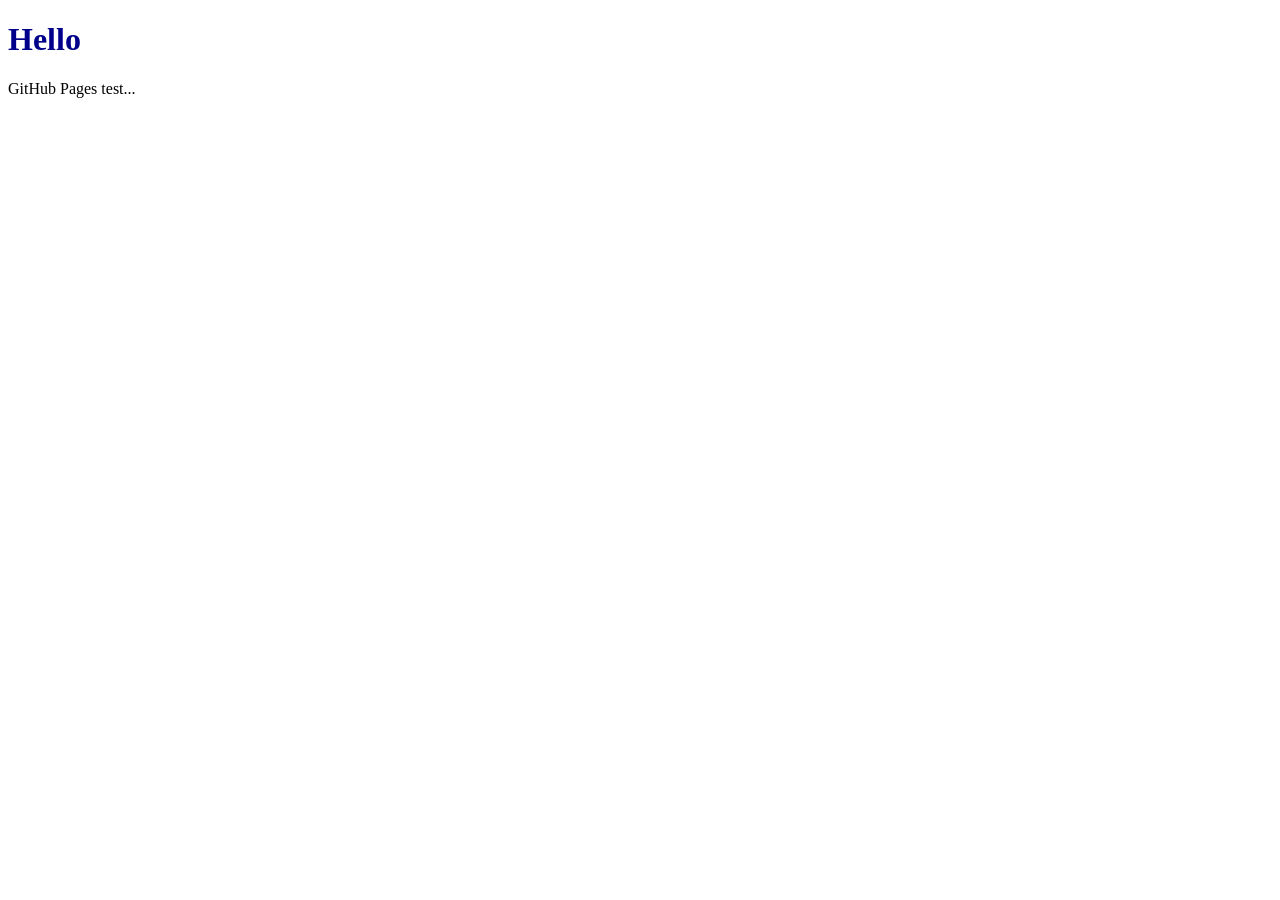
==== index.html @ ed30830c "Initial commit" ====
<!DOCTYPE html>
<html lang="ja-JP">
    <head>
        <title>kouthi's homepage</title>
        <link rel="stylesheet" href="./index.css">
    </head>
    <body>
        <h1>Hello</h1>
        <p>GitHub Pages test...</p>
    </body>
</html>
---- index.css ----
* {
}

h1 {
    color: darkblue;
    font-size: 200%;
}
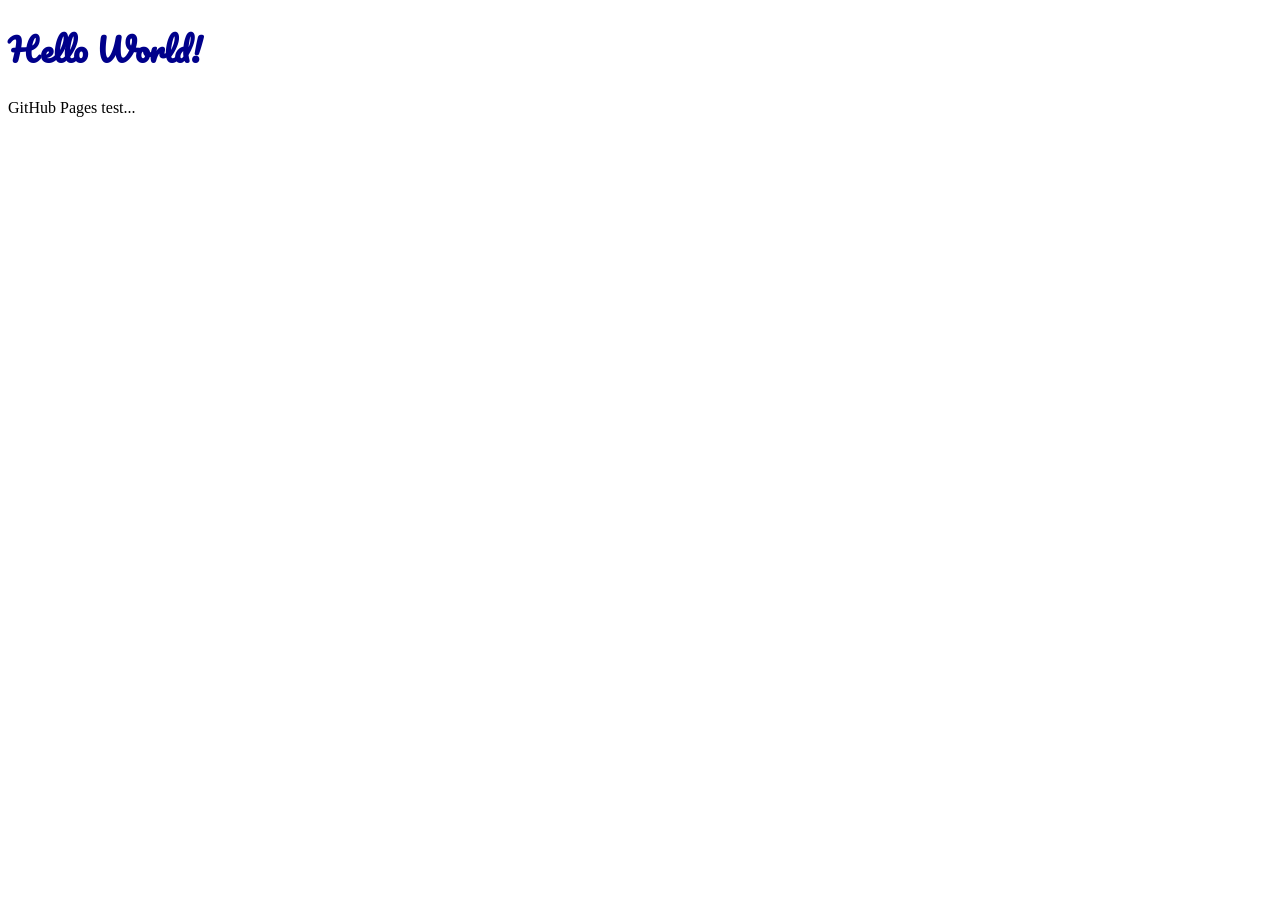
==== commit f702697e: "Add webfont" ====
--- a/index.html
+++ b/index.html
@@ -2,10 +2,11 @@
 <html lang="ja-JP">
     <head>
         <title>kouthi's homepage</title>
+        <link href="https://fonts.googleapis.com/css?family=Pacifico" rel="stylesheet">
         <link rel="stylesheet" href="./index.css">
     </head>
     <body>
-        <h1>Hello</h1>
+        <h1>Hello World!</h1>
         <p>GitHub Pages test...</p>
     </body>
 </html>
--- a/index.css
+++ b/index.css
@@ -1,7 +1,5 @@
-* {
-}
-
 h1 {
     color: darkblue;
+    font-family: 'Pacifico', cursive;
     font-size: 200%;
 }
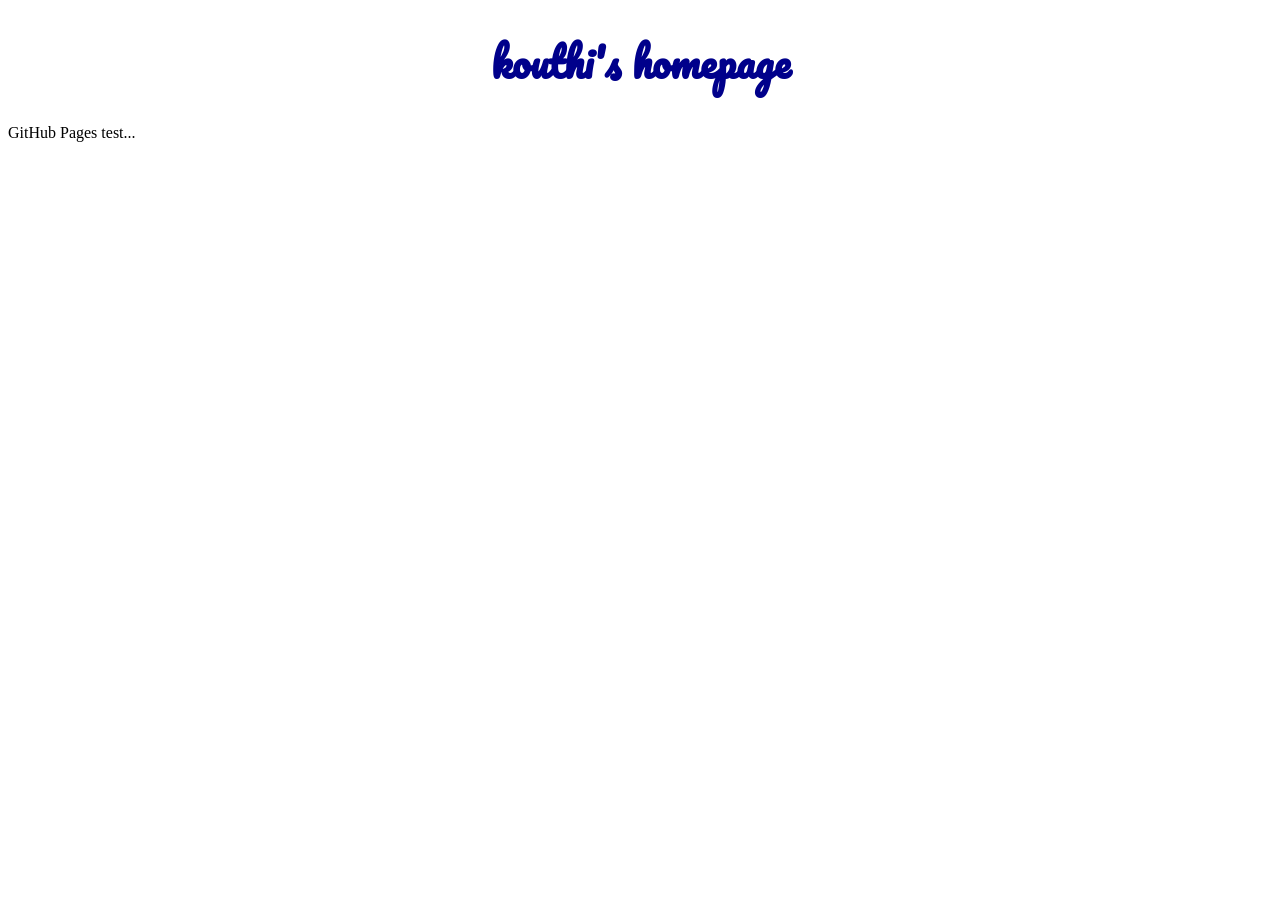
==== commit 9be11aa7: "Center title" ====
--- a/index.html
+++ b/index.html
@@ -6,7 +6,7 @@
         <link rel="stylesheet" href="./index.css">
     </head>
     <body>
-        <h1>Hello World!</h1>
+        <h1 class="mainbox">kouthi's homepage</h1>
         <p>GitHub Pages test...</p>
     </body>
 </html>
--- a/index.css
+++ b/index.css
@@ -1,5 +1,9 @@
 h1 {
     color: darkblue;
     font-family: 'Pacifico', cursive;
-    font-size: 200%;
+    font-size: 250%;
+}
+
+.mainbox {
+    text-align: center;
 }
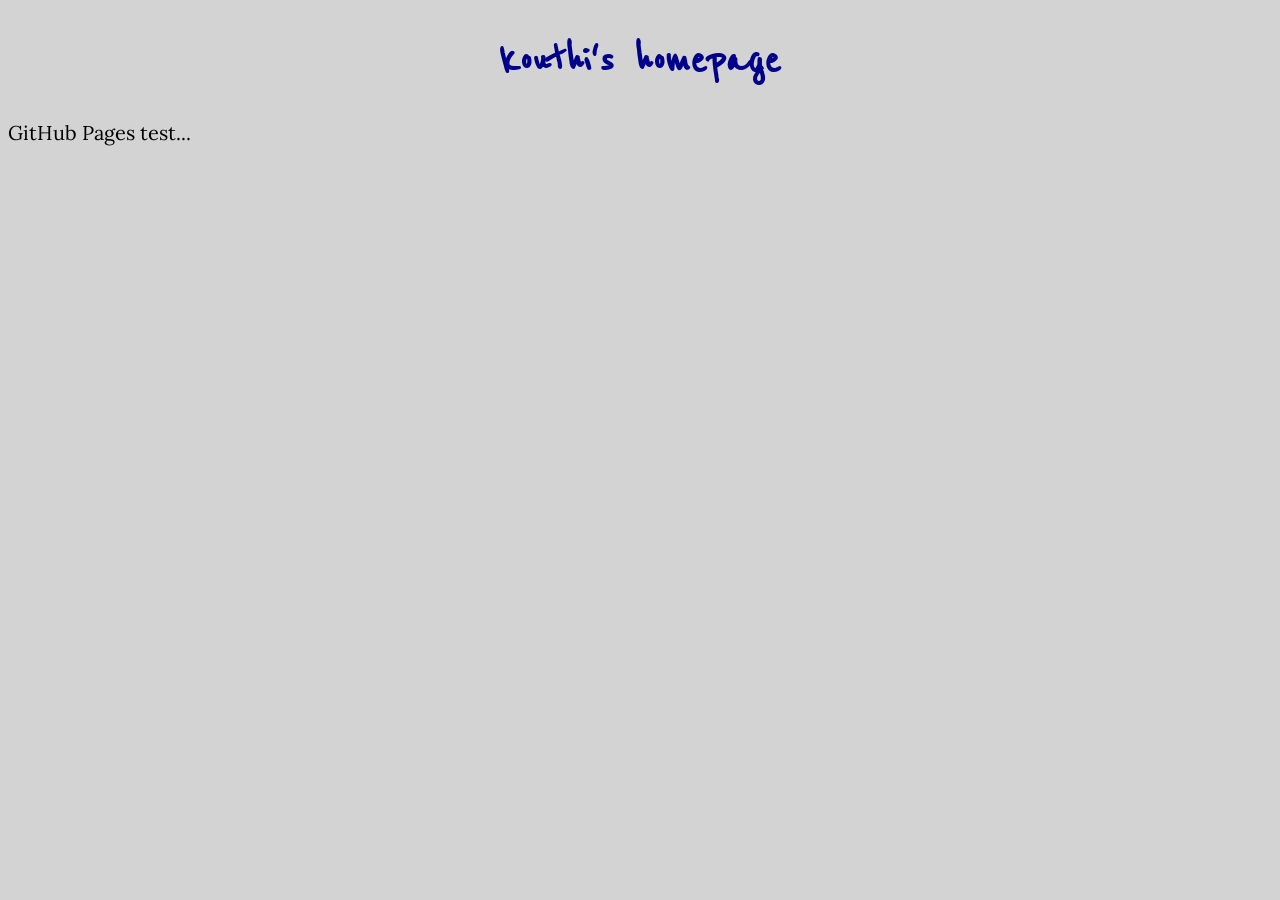
==== commit 489df3ad: "Change font" ====
--- a/index.html
+++ b/index.html
@@ -2,7 +2,7 @@
 <html lang="ja-JP">
     <head>
         <title>kouthi's homepage</title>
-        <link href="https://fonts.googleapis.com/css?family=Pacifico" rel="stylesheet">
+        <link href="https://fonts.googleapis.com/css?family=Lora|Reenie+Beanie" rel="stylesheet">
         <link rel="stylesheet" href="./index.css">
     </head>
     <body>
--- a/index.css
+++ b/index.css
@@ -1,7 +1,20 @@
+body {
+    background-color: lightgray;
+}
+
 h1 {
     color: darkblue;
-    font-family: 'Pacifico', cursive;
-    font-size: 250%;
+    font-family: 'Reenie Beanie', cursive;
+    font-size: 300%;
+}
+
+h1:hover {
+    color: dodgerblue;
+}
+
+p {
+    font-family: 'Lora', serif;
+    font-size: 125%;
 }
 
 .mainbox {
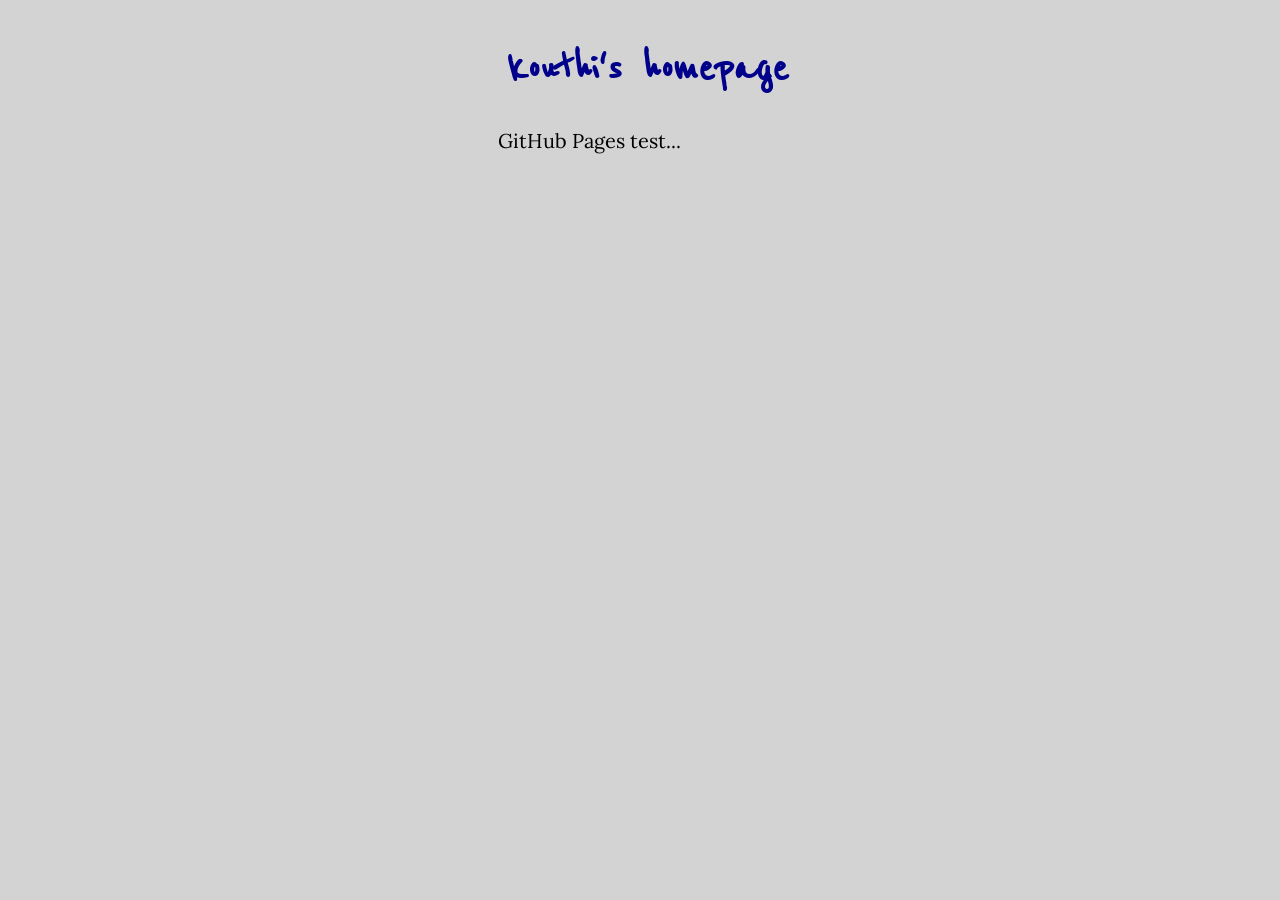
==== commit 86fb0c8c: "Begin to use flexbox" ====
--- a/index.html
+++ b/index.html
@@ -6,7 +6,11 @@
         <link rel="stylesheet" href="./index.css">
     </head>
     <body>
-        <h1 class="mainbox">kouthi's homepage</h1>
-        <p>GitHub Pages test...</p>
+        <div id="main">
+            <div class="contents">
+                <h1>kouthi's homepage</h1>
+                <p>GitHub Pages test...</p>
+            </div>
+        </div>
     </body>
 </html>
--- a/index.css
+++ b/index.css
@@ -1,13 +1,15 @@
 body {
     background-color: lightgray;
+    height: 100%;
+    width: 100%;
 }
 
 h1 {
     color: darkblue;
     font-family: 'Reenie Beanie', cursive;
     font-size: 300%;
+    text-align: center;
 }
-
 h1:hover {
     color: dodgerblue;
 }
@@ -17,6 +19,12 @@
     font-size: 125%;
 }
 
-.mainbox {
-    text-align: center;
+#main {
+    display: flex;
+    align-items: center;
+    justify-content: center;
+}
+.contents {
+    height: 300px;
+    width: 300px;
 }
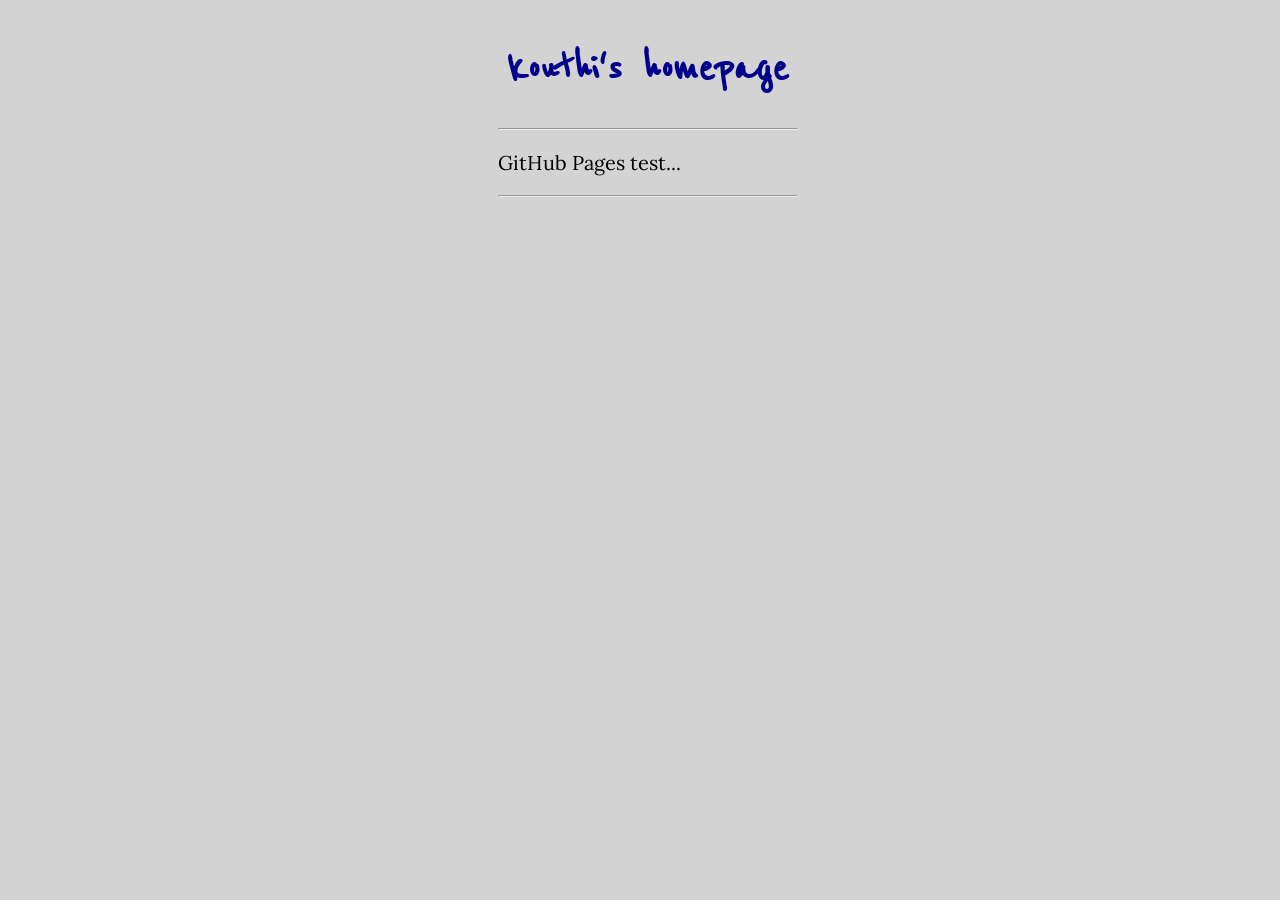
==== commit 1766e26f: "Add horizontal line" ====
--- a/index.html
+++ b/index.html
@@ -9,7 +9,9 @@
         <div id="main">
             <div class="contents">
                 <h1>kouthi's homepage</h1>
+                <hr>
                 <p>GitHub Pages test...</p>
+                <hr>
             </div>
         </div>
     </body>
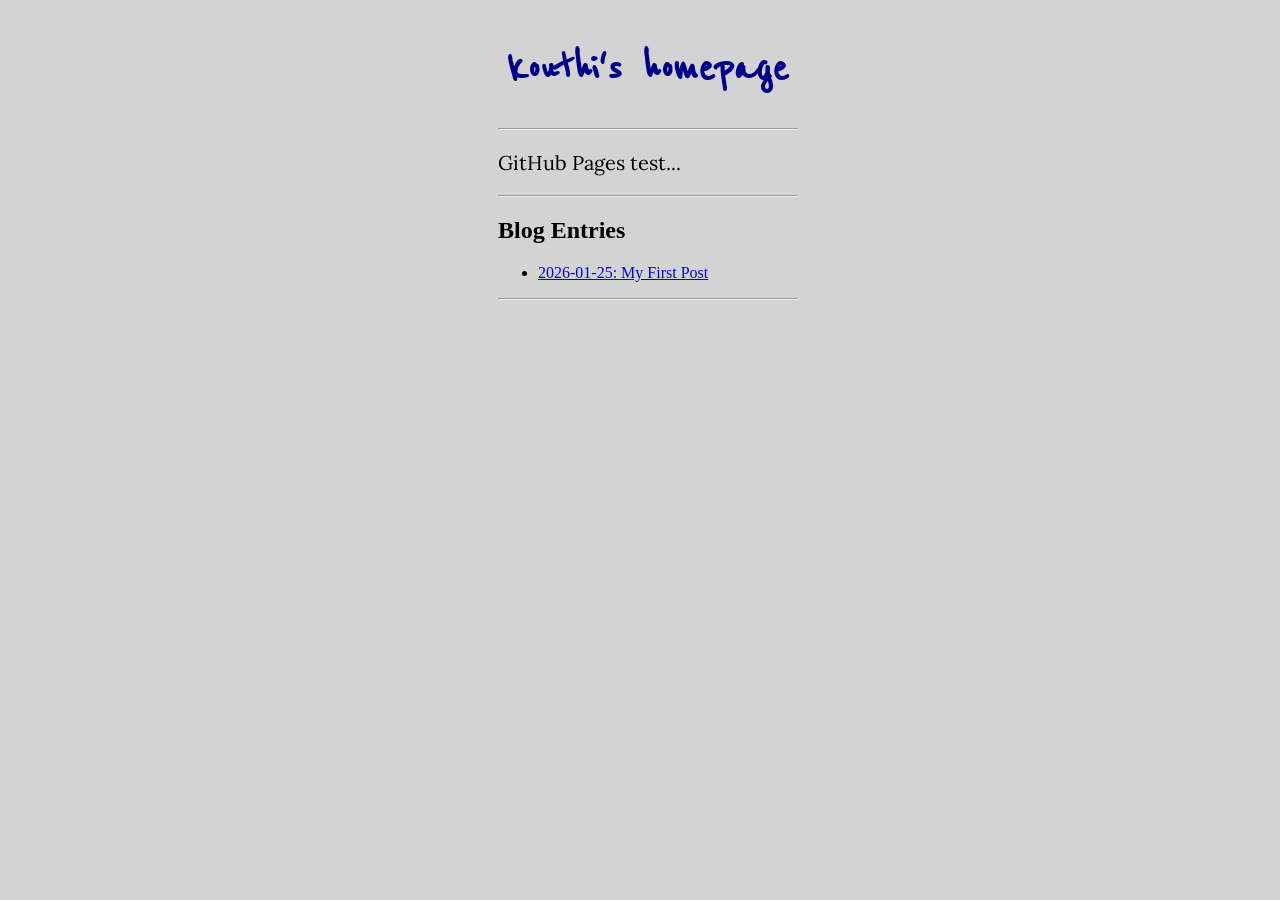
==== commit cd9af41b: "Blog post - 2026-01-25" ====
--- a/index.html
+++ b/index.html
@@ -12,7 +12,12 @@
                 <hr>
                 <p>GitHub Pages test...</p>
                 <hr>
+                <h2>Blog Entries</h2>
+                <ul id="blog-list"></ul>
+                <hr>
             </div>
         </div>
+        <script src="./blog-entries.js"></script>
+        <script src="./blog.js"></script>
     </body>
 </html>
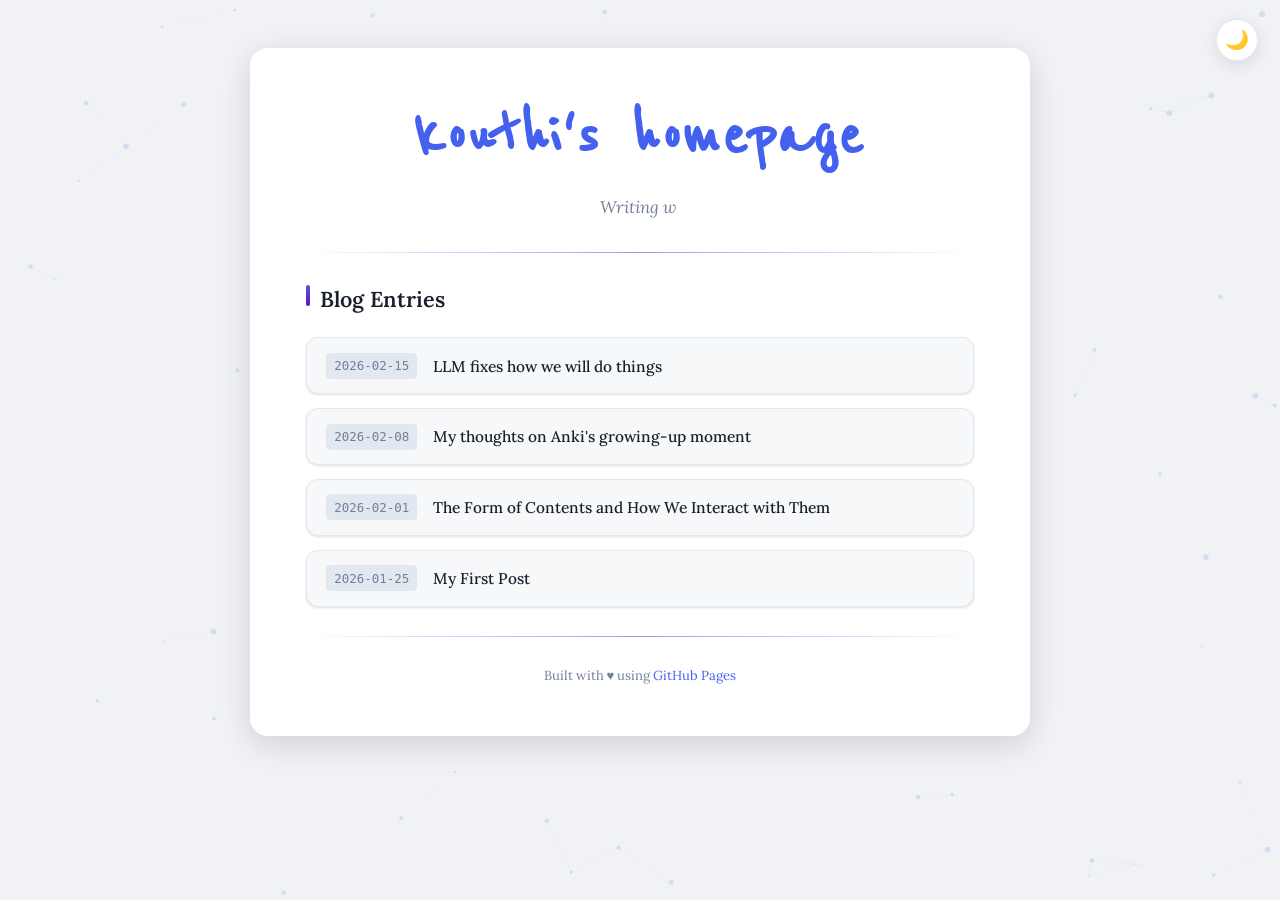
==== commit 322c8d49: "Make site more interactive: particle bg, typewriter, dark mode, card blog list Agent-Logs-Url: https" ====
--- a/index.html
+++ b/index.html
@@ -1,20 +1,30 @@
 <!DOCTYPE html>
-<html lang="ja-JP">
+<html lang="ja-JP" data-theme="light">
     <head>
+        <meta charset="utf-8">
+        <meta name="viewport" content="width=device-width, initial-scale=1">
         <title>kouthi's homepage</title>
-        <link href="https://fonts.googleapis.com/css?family=Lora|Reenie+Beanie" rel="stylesheet">
+        <link href="https://fonts.googleapis.com/css2?family=Lora:ital,wght@0,400;0,600;1,400&family=Reenie+Beanie&display=swap" rel="stylesheet">
         <link rel="stylesheet" href="./index.css">
     </head>
     <body>
+        <canvas id="bg-canvas" aria-hidden="true"></canvas>
+
+        <button id="theme-toggle" aria-label="Toggle dark/light mode" title="Toggle dark/light mode">🌙</button>
+
         <div id="main">
             <div class="contents">
                 <h1>kouthi's homepage</h1>
+                <p class="subtitle" id="typed-subtitle"></p>
                 <hr>
-                <p>GitHub Pages test...</p>
+                <section>
+                    <h2>Blog Entries</h2>
+                    <ul id="blog-list"></ul>
+                </section>
                 <hr>
-                <h2>Blog Entries</h2>
-                <ul id="blog-list"></ul>
-                <hr>
+                <footer class="site-footer">
+                    <p>Built with ♥ using <a href="https://pages.github.com/" target="_blank" rel="noopener">GitHub Pages</a></p>
+                </footer>
             </div>
         </div>
         <script src="./blog-entries.js"></script>
--- a/index.css
+++ b/index.css
@@ -1,30 +1,281 @@
+/* ── Custom properties (design tokens) ── */
+:root {
+    --bg:          #f0f2f5;
+    --surface:     #ffffff;
+    --surface2:    #f7f8fa;
+    --border:      #e2e8f0;
+    --text:        #1a202c;
+    --text-muted:  #718096;
+    --accent:      #4361ee;
+    --accent-2:    #7209b7;
+    --accent-hover:#3a0ca3;
+    --hr:          linear-gradient(to right, transparent, var(--accent), transparent);
+    --shadow-sm:   0 1px 3px rgba(0,0,0,.08), 0 1px 2px rgba(0,0,0,.05);
+    --shadow-md:   0 4px 16px rgba(0,0,0,.10);
+    --shadow-lg:   0 8px 32px rgba(0,0,0,.14);
+    --radius:      12px;
+    --transition:  0.25s cubic-bezier(.4,0,.2,1);
+}
+
+[data-theme="dark"] {
+    --bg:          #0f1117;
+    --surface:     #1a1d27;
+    --surface2:    #22263a;
+    --border:      #2d3148;
+    --text:        #e2e8f0;
+    --text-muted:  #94a3b8;
+    --accent:      #818cf8;
+    --accent-2:    #c084fc;
+    --accent-hover:#a5b4fc;
+    --shadow-sm:   0 1px 3px rgba(0,0,0,.3);
+    --shadow-md:   0 4px 16px rgba(0,0,0,.4);
+    --shadow-lg:   0 8px 32px rgba(0,0,0,.5);
+}
+
+/* ── Reset / base ── */
+*, *::before, *::after { box-sizing: border-box; margin: 0; padding: 0; }
+
+html { scroll-behavior: smooth; }
+
 body {
-    background-color: lightgray;
+    min-height: 100vh;
+    width: 100%;
+    background-color: var(--bg);
+    color: var(--text);
+    font-family: 'Lora', serif;
+    font-size: 16px;
+    line-height: 1.7;
+    transition: background-color var(--transition), color var(--transition);
+    overflow-x: hidden;
+}
+
+/* ── Animated canvas background ── */
+#bg-canvas {
+    position: fixed;
+    inset: 0;
+    width: 100%;
     height: 100%;
-    width: 100%;
-}
-
-h1 {
-    color: darkblue;
-    font-family: 'Reenie Beanie', cursive;
-    font-size: 300%;
-    text-align: center;
-}
-h1:hover {
-    color: dodgerblue;
-}
-
-p {
-    font-family: 'Lora', serif;
-    font-size: 125%;
-}
-
-#main {
+    pointer-events: none;
+    z-index: 0;
+    opacity: .6;
+}
+
+/* ── Dark/light toggle ── */
+#theme-toggle {
+    position: fixed;
+    top: 1.2rem;
+    right: 1.4rem;
+    z-index: 100;
+    background: var(--surface);
+    border: 1px solid var(--border);
+    border-radius: 50%;
+    width: 2.6rem;
+    height: 2.6rem;
+    font-size: 1.2rem;
+    cursor: pointer;
     display: flex;
     align-items: center;
     justify-content: center;
-}
+    box-shadow: var(--shadow-md);
+    transition: transform var(--transition), box-shadow var(--transition), background var(--transition);
+}
+#theme-toggle:hover {
+    transform: rotate(20deg) scale(1.12);
+    box-shadow: var(--shadow-lg);
+}
+
+/* ── Layout ── */
+#main {
+    position: relative;
+    z-index: 1;
+    display: flex;
+    align-items: flex-start;
+    justify-content: center;
+    padding: 3rem 1rem 4rem;
+}
+
 .contents {
-    height: 300px;
-    width: 300px;
-}+    width: 100%;
+    max-width: 780px;
+    background: var(--surface);
+    border-radius: calc(var(--radius) * 1.5);
+    box-shadow: var(--shadow-lg);
+    padding: 3rem 3.5rem;
+    animation: slide-up .6s ease both;
+}
+
+@media (max-width: 600px) {
+    .contents { padding: 2rem 1.4rem; }
+}
+
+@keyframes slide-up {
+    from { opacity: 0; transform: translateY(32px); }
+    to   { opacity: 1; transform: translateY(0); }
+}
+
+/* ── Typography ── */
+h1 {
+    font-family: 'Reenie Beanie', cursive;
+    font-size: clamp(2.8rem, 8vw, 4.5rem);
+    color: var(--accent);
+    text-align: center;
+    letter-spacing: .02em;
+    line-height: 1.1;
+    transition: color var(--transition);
+    cursor: default;
+    position: relative;
+    display: inline-block;
+    width: 100%;
+}
+h1::after {
+    content: '';
+    display: block;
+    height: 3px;
+    width: 0;
+    background: linear-gradient(90deg, var(--accent), var(--accent-2));
+    border-radius: 99px;
+    margin: .4rem auto 0;
+    transition: width .6s ease;
+}
+h1:hover::after { width: 60%; }
+h1:hover { color: var(--accent-2); }
+
+h2 {
+    font-size: 1.35rem;
+    font-weight: 600;
+    color: var(--text);
+    margin-bottom: 1.2rem;
+    position: relative;
+    padding-left: .9rem;
+}
+h2::before {
+    content: '';
+    position: absolute;
+    left: 0; top: .15em;
+    width: 4px;
+    height: 1em;
+    background: linear-gradient(to bottom, var(--accent), var(--accent-2));
+    border-radius: 2px;
+}
+
+/* ── Typed subtitle ── */
+.subtitle {
+    font-size: 1.05rem;
+    color: var(--text-muted);
+    text-align: center;
+    min-height: 1.8em;
+    margin-top: .5rem;
+    font-style: italic;
+}
+.cursor {
+    display: inline-block;
+    width: 2px;
+    background: var(--accent);
+    margin-left: 2px;
+    animation: blink .7s step-end infinite;
+}
+@keyframes blink {
+    0%, 100% { opacity: 1; }
+    50%       { opacity: 0; }
+}
+
+/* ── Dividers ── */
+hr {
+    border: none;
+    height: 1px;
+    background: var(--hr);
+    margin: 1.8rem 0;
+    opacity: .6;
+}
+
+/* ── Blog list ── */
+#blog-list {
+    list-style: none;
+    display: flex;
+    flex-direction: column;
+    gap: .85rem;
+    padding: 0;
+}
+
+#blog-list li {
+    opacity: 0;
+    transform: translateX(-18px);
+    transition: opacity .4s ease, transform .4s ease, box-shadow var(--transition);
+}
+#blog-list li.visible {
+    opacity: 1;
+    transform: translateX(0);
+}
+
+#blog-list li a {
+    display: flex;
+    align-items: center;
+    gap: 1rem;
+    padding: .9rem 1.2rem;
+    background: var(--surface2);
+    border: 1px solid var(--border);
+    border-radius: var(--radius);
+    color: var(--text);
+    text-decoration: none;
+    font-size: .97rem;
+    box-shadow: var(--shadow-sm);
+    transition:
+        background var(--transition),
+        border-color var(--transition),
+        transform var(--transition),
+        box-shadow var(--transition),
+        color var(--transition);
+    position: relative;
+    overflow: hidden;
+}
+#blog-list li a::before {
+    content: '';
+    position: absolute;
+    left: 0; top: 0; bottom: 0;
+    width: 3px;
+    background: linear-gradient(to bottom, var(--accent), var(--accent-2));
+    border-radius: 3px 0 0 3px;
+    transform: scaleY(0);
+    transition: transform var(--transition);
+}
+#blog-list li a:hover {
+    background: var(--surface);
+    border-color: var(--accent);
+    transform: translateX(4px);
+    box-shadow: var(--shadow-md);
+    color: var(--accent);
+}
+#blog-list li a:hover::before { transform: scaleY(1); }
+
+.entry-date {
+    font-size: .78rem;
+    color: var(--text-muted);
+    white-space: nowrap;
+    font-family: monospace;
+    background: var(--border);
+    padding: .15rem .5rem;
+    border-radius: 4px;
+    transition: background var(--transition), color var(--transition);
+}
+#blog-list li a:hover .entry-date {
+    background: var(--accent);
+    color: #fff;
+}
+
+.entry-title {
+    flex: 1;
+    font-weight: 500;
+}
+
+/* ── Footer ── */
+.site-footer {
+    text-align: center;
+    font-size: .82rem;
+    color: var(--text-muted);
+    margin-top: .5rem;
+}
+.site-footer a {
+    color: var(--accent);
+    text-decoration: none;
+}
+.site-footer a:hover { text-decoration: underline; }
